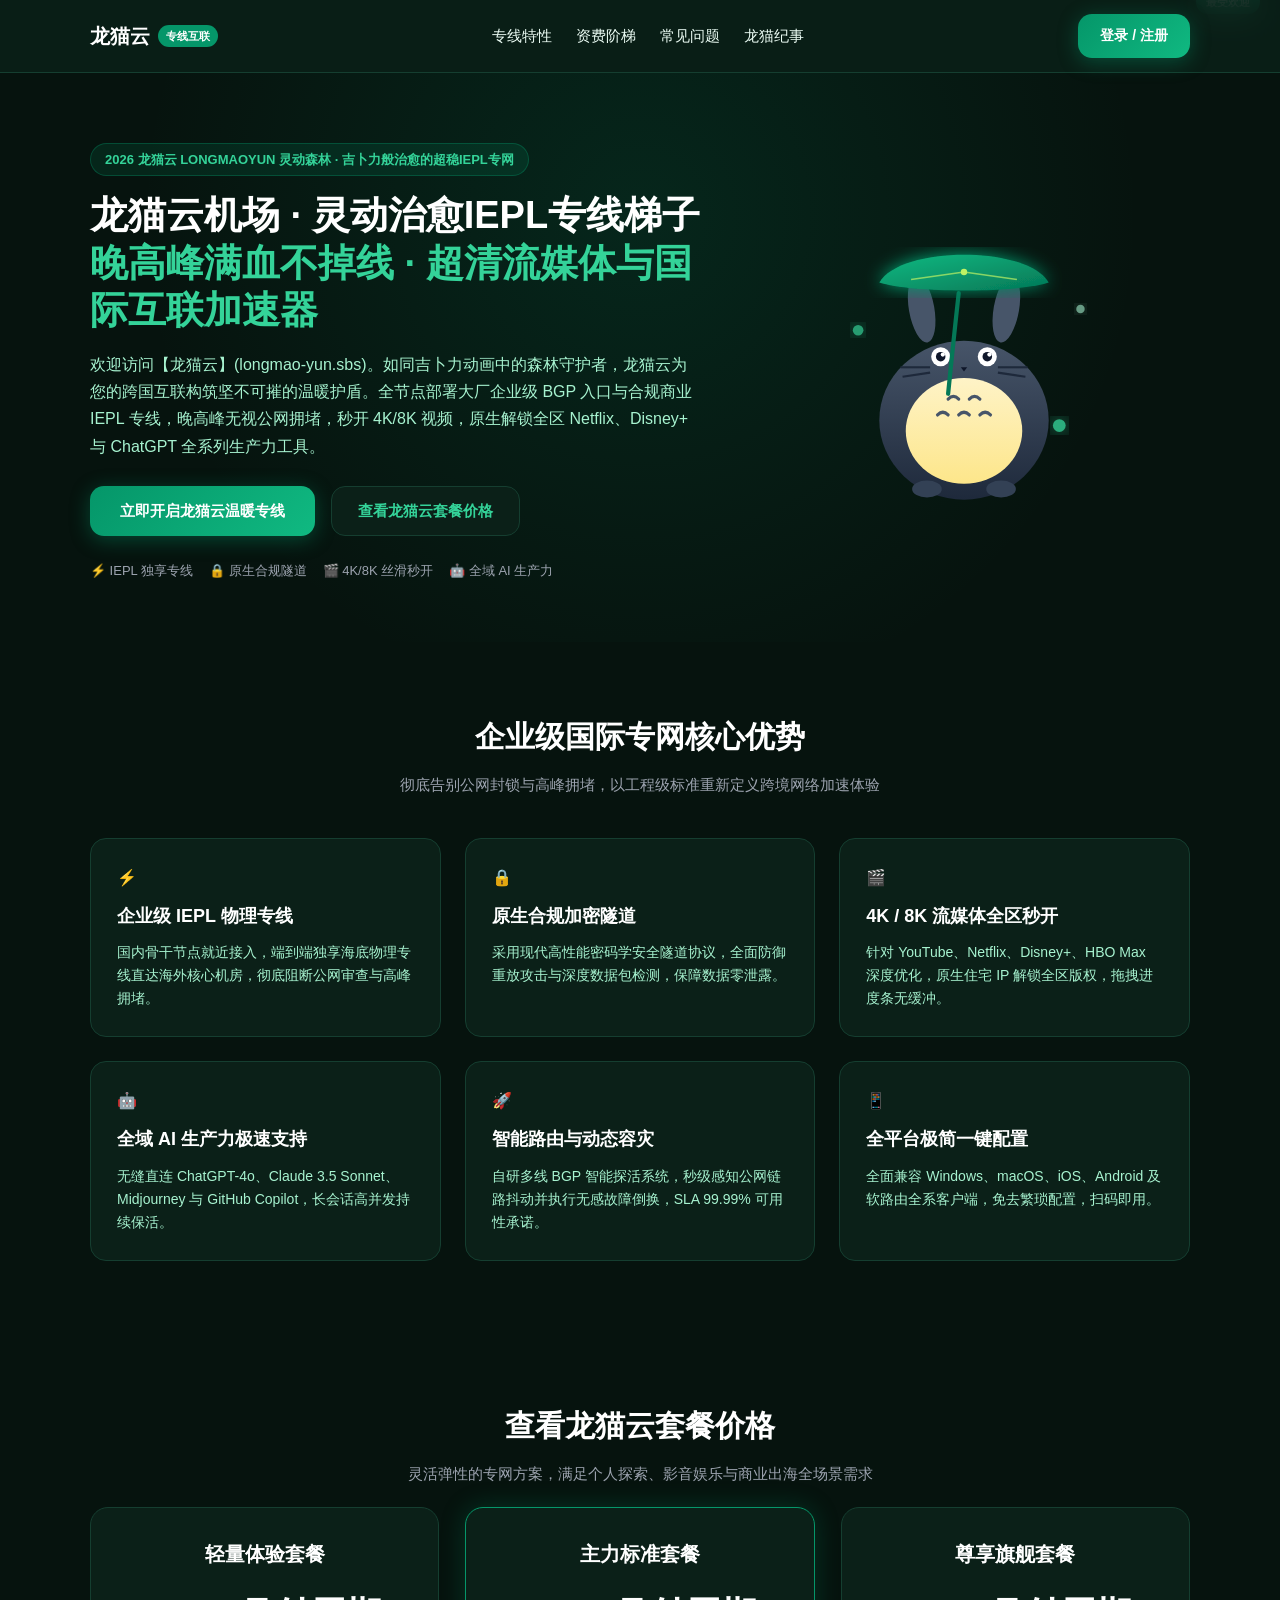
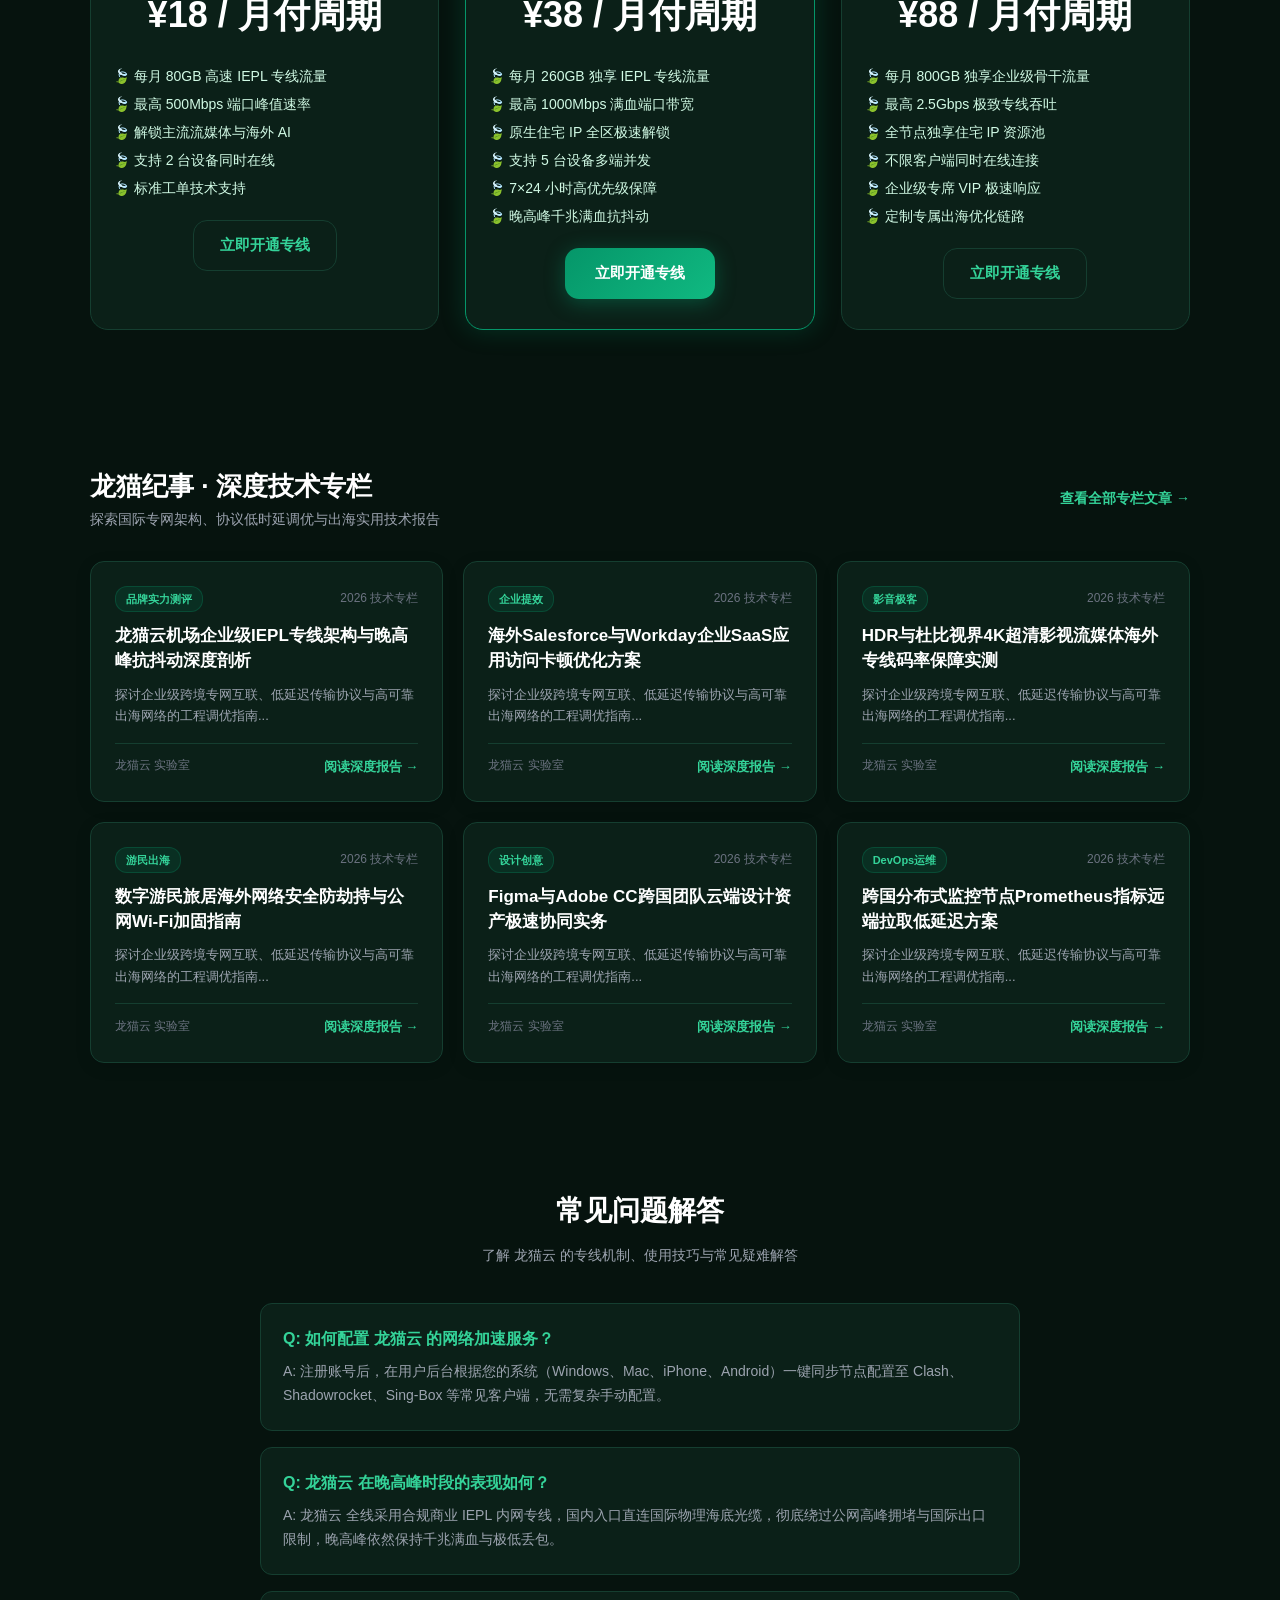
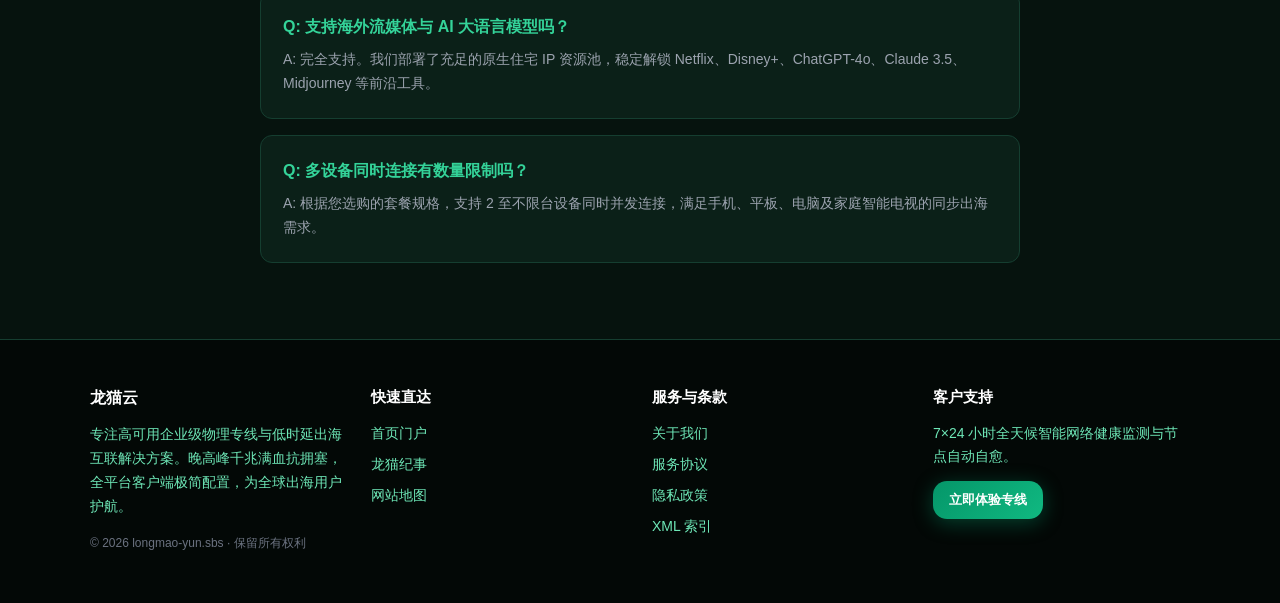
==== index.html @ 43d01e63 "feat: deploy longmao-yun.sbs bespoke design, card grid, SVG motion & SEO articles" ====
<!DOCTYPE html>
<html lang="zh-CN">
<head>
  <meta charset="UTF-8">
  <meta name="viewport" content="width=device-width, initial-scale=1.0">
  <title>龙猫云机场 - 2026顶级稳定IEPL专线梯子与治愈系网络加速推荐</title>
  <meta name="description" content="龙猫云(longmao-yun.sbs)以吉卜力森林龙猫为灵感，打造坚如磐石、治愈卡顿的国际专网通道。全线独享IEPL内网物理光缆，晚高峰千兆满血抗抖动，全平台客户端极简配置，出海冲浪安稳无忧。">
  <meta name="keywords" content="龙猫云,龙猫云机场,治愈系梯子,IEPL独享专线,稳定不掉线梯子,4K流媒体加速器,国际专线直连">
  <meta property="og:type" content="website">
  <meta property="og:title" content="龙猫云机场 - 2026顶级稳定IEPL专线梯子与治愈系网络加速推荐">
  <meta property="og:description" content="龙猫云(longmao-yun.sbs)以吉卜力森林龙猫为灵感，打造坚如磐石、治愈卡顿的国际专网通道。全线独享IEPL内网物理光缆，晚高峰千兆满血抗抖动，全平台客户端极简配置，出海冲浪安稳无忧。">
  <meta property="og:url" content="https://longmao-yun.sbs/">
  <meta property="og:site_name" content="龙猫云">
  <link rel="canonical" href="https://longmao-yun.sbs/">
  <link rel="stylesheet" href="style.css">
</head>
<body>
  
  <nav class="navbar">
    <div class="container nav-inner">
      <a href="index.html" class="brand-logo">
        <span>龙猫云</span>
        <span class="brand-badge">专线互联</span>
      </a>
      <ul class="nav-links">
        <li><a href="#features">专线特性</a></li>
        <li><a href="#pricing">资费阶梯</a></li>
        <li><a href="#faq">常见问题</a></li>
        <li><a href="totoro-chronicles.html">龙猫纪事</a></li>
      </ul>
      <a href="https://ww012.twilightaff.com/#/?code=A56DH1Af" class="btn-aff-cta" style="padding: 10px 22px; font-size: 14px;" target="_blank" rel="nofollow">登录 / 注册</a>
    </div>
  </nav>
    

  <!-- Hero Section -->
  <header class="hero-section">
    <div class="container">
      <div class="hero-grid">
        <div class="hero-content">
          <span class="hero-tag">2026 龙猫云 LONGMAOYUN 灵动森林 · 吉卜力般治愈的超稳IEPL专网</span>
          <h1 class="hero-title">
            龙猫云机场 · 灵动治愈IEPL专线梯子<br>
            <span class="hero-title-highlight">晚高峰满血不掉线 · 超清流媒体与国际互联加速器</span>
          </h1>
          <p class="hero-desc">欢迎访问【龙猫云】(longmao-yun.sbs)。如同吉卜力动画中的森林守护者，龙猫云为您的跨国互联构筑坚不可摧的温暖护盾。全节点部署大厂企业级 BGP 入口与合规商业 IEPL 专线，晚高峰无视公网拥堵，秒开 4K/8K 视频，原生解锁全区 Netflix、Disney+ 与 ChatGPT 全系列生产力工具。</p>
          <div class="hero-actions">
            <a href="https://ww012.twilightaff.com/#/?code=A56DH1Af" class="btn-aff-cta" target="_blank" rel="nofollow">立即开启龙猫云温暖专线</a>
            <a href="#pricing" class="btn-tizi-dofollow">查看龙猫云套餐价格</a>
          </div>
          <div style="font-size:13px; color:#9ca3af; display:flex; gap:16px; flex-wrap:wrap;">
            <span>⚡ IEPL 独享专线</span>
            <span>🔒 原生合规隧道</span>
            <span>🎬 4K/8K 丝滑秒开</span>
            <span>🤖 全域 AI 生产力</span>
          </div>
        </div>
        <div class="hero-motion-wrapper">
          
        <div class="motion-hero-box" style="width:100%; max-width:440px; height:360px; margin:0 auto; position:relative; display:flex; align-items:center; justify-content:center;">
          <svg viewBox="0 0 400 340" width="100%" height="100%" xmlns="http://www.w3.org/2000/svg">
            <defs>
              <linearGradient id="totoroFur" x1="0%" y1="0%" x2="0%" y2="100%">
                <stop offset="0%" stop-color="#475569"/>
                <stop offset="100%" stop-color="#1e293b"/>
              </linearGradient>
              <linearGradient id="bellyGrad" x1="0%" y1="0%" x2="0%" y2="100%">
                <stop offset="0%" stop-color="#fef3c7"/>
                <stop offset="100%" stop-color="#fde68a"/>
              </linearGradient>
              <linearGradient id="leafGreen" x1="0%" y1="0%" x2="100%" y2="100%">
                <stop offset="0%" stop-color="#10b981"/>
                <stop offset="100%" stop-color="#047857"/>
              </linearGradient>
              <filter id="forestGlow" x="-20%" y="-20%" width="140%" height="140%">
                <feGaussianBlur stdDeviation="8" result="blur"/>
                <feMerge>
                  <feMergeNode in="blur"/>
                  <feMergeNode in="SourceGraphic"/>
                </feMerge>
              </filter>
            </defs>
            <style>
              @keyframes breathTotoro { 0%, 100% { transform: scale(1); } 50% { transform: scale(1.03); } }
              @keyframes leafUmbrella { 0%, 100% { transform: rotate(0deg); } 50% { transform: rotate(-4deg); } }
              @keyframes spiritFloat { 0%, 100% { transform: translateY(0); opacity: 0.4; } 50% { transform: translateY(-12px); opacity: 0.9; } }
              .totoro-breathe { transform-origin: 200px 240px; animation: breathTotoro 4s ease-in-out infinite; }
              .leaf-hold { transform-origin: 190px 100px; animation: leafUmbrella 5s ease-in-out infinite; }
              .firefly { animation: spiritFloat 3.5s ease-in-out infinite; }
            </style>
            <!-- Glowing Forest Spirits / Fireflies -->
            <circle class="firefly" cx="100" cy="140" r="5" fill="#34d399" opacity="0.7" filter="url(#forestGlow)"/>
            <circle class="firefly" cx="310" cy="120" r="4" fill="#a7f3d0" opacity="0.6" filter="url(#forestGlow)"/>
            <circle class="firefly" cx="290" cy="230" r="6" fill="#34d399" opacity="0.8" filter="url(#forestGlow)"/>

            <!-- Totoro Group -->
            <g class="totoro-breathe">
              <!-- Giant Soft Body -->
              <ellipse cx="200" cy="225" rx="80" ry="75" fill="url(#totoroFur)"/>

              <!-- Pointy Totoro Ears -->
              <ellipse cx="160" cy="120" rx="12" ry="32" fill="#475569" transform="rotate(-10 160 120)"/>
              <ellipse cx="240" cy="120" rx="12" ry="32" fill="#475569" transform="rotate(10 240 120)"/>

              <!-- Cream Belly -->
              <ellipse cx="200" cy="235" rx="55" ry="50" fill="url(#bellyGrad)"/>

              <!-- Signature Crescent Marks on Belly -->
              <path d="M185 205 Q190 200 195 205" stroke="#475569" stroke-width="3" stroke-linecap="round" fill="none"/>
              <path d="M205 205 Q210 200 215 205" stroke="#475569" stroke-width="3" stroke-linecap="round" fill="none"/>
              <path d="M175 220 Q180 215 185 220" stroke="#475569" stroke-width="3" stroke-linecap="round" fill="none"/>
              <path d="M195 220 Q200 215 205 220" stroke="#475569" stroke-width="3" stroke-linecap="round" fill="none"/>
              <path d="M215 220 Q220 215 225 220" stroke="#475569" stroke-width="3" stroke-linecap="round" fill="none"/>

              <!-- Round Big Eyes -->
              <circle cx="178" cy="165" r="9" fill="#ffffff"/>
              <circle cx="178" cy="165" r="4.5" fill="#0f172a"/>
              <circle cx="180" cy="163" r="2" fill="#ffffff"/>

              <circle cx="222" cy="165" r="9" fill="#ffffff"/>
              <circle cx="222" cy="165" r="4.5" fill="#0f172a"/>
              <circle cx="224" cy="163" r="2" fill="#ffffff"/>

              <!-- Cute Triangular Nose -->
              <polygon points="197,175 203,175 200,179" fill="#0f172a"/>

              <!-- Long Whiskers -->
              <line x1="140" y1="175" x2="168" y2="175" stroke="#1e293b" stroke-width="2"/>
              <line x1="142" y1="184" x2="168" y2="180" stroke="#1e293b" stroke-width="2"/>
              <line x1="260" y1="175" x2="232" y2="175" stroke="#1e293b" stroke-width="2"/>
              <line x1="258" y1="184" x2="232" y2="180" stroke="#1e293b" stroke-width="2"/>

              <!-- Totoro Claws on Feet -->
              <ellipse cx="165" cy="290" rx="14" ry="8" fill="#334155"/>
              <ellipse cx="235" cy="290" rx="14" ry="8" fill="#334155"/>
            </g>

            <!-- Giant Lotus Leaf Umbrella (Held by Totoro) -->
            <g class="leaf-hold">
              <!-- Leaf Stem held in paw -->
              <path d="M195 105 Q190 150 185 200" stroke="#047857" stroke-width="4" stroke-linecap="round" fill="none"/>
              <!-- Lotus Leaf Canopy -->
              <path d="M120 95 C140 60, 260 60, 280 95 C250 105, 150 105, 120 95 Z" fill="url(#leafGreen)" filter="url(#forestGlow)"/>
              <circle cx="200" cy="85" r="3" fill="#bef264"/>
              <line x1="200" y1="85" x2="150" y2="92" stroke="#bef264" stroke-width="1.5" opacity="0.7"/>
              <line x1="200" y1="85" x2="250" y2="92" stroke="#bef264" stroke-width="1.5" opacity="0.7"/>
            </g>
          </svg>
        </div>
        
        </div>
      </div>
    </div>
  </header>

  <!-- Features Section -->
  <section id="features" style="padding: 70px 0;">
    <div class="container">
      <div style="text-align:center; max-width:700px; margin:0 auto 40px;">
        <h2 style="font-size:30px; font-weight:800; margin-bottom:12px; color:#fff;">企业级国际专网核心优势</h2>
        <p style="color:#9ca3af; font-size:15px;">彻底告别公网封锁与高峰拥堵，以工程级标准重新定义跨境网络加速体验</p>
      </div>
      <div class="features-grid">
        
        <div class="feature-card">
          <span class="feature-icon">⚡</span>
          <h3 class="feature-title">企业级 IEPL 物理专线</h3>
          <p class="feature-desc">国内骨干节点就近接入，端到端独享海底物理专线直达海外核心机房，彻底阻断公网审查与高峰拥堵。</p>
        </div>
        
        <div class="feature-card">
          <span class="feature-icon">🔒</span>
          <h3 class="feature-title">原生合规加密隧道</h3>
          <p class="feature-desc">采用现代高性能密码学安全隧道协议，全面防御重放攻击与深度数据包检测，保障数据零泄露。</p>
        </div>
        
        <div class="feature-card">
          <span class="feature-icon">🎬</span>
          <h3 class="feature-title">4K / 8K 流媒体全区秒开</h3>
          <p class="feature-desc">针对 YouTube、Netflix、Disney+、HBO Max 深度优化，原生住宅 IP 解锁全区版权，拖拽进度条无缓冲。</p>
        </div>
        
        <div class="feature-card">
          <span class="feature-icon">🤖</span>
          <h3 class="feature-title">全域 AI 生产力极速支持</h3>
          <p class="feature-desc">无缝直连 ChatGPT-4o、Claude 3.5 Sonnet、Midjourney 与 GitHub Copilot，长会话高并发持续保活。</p>
        </div>
        
        <div class="feature-card">
          <span class="feature-icon">🚀</span>
          <h3 class="feature-title">智能路由与动态容灾</h3>
          <p class="feature-desc">自研多线 BGP 智能探活系统，秒级感知公网链路抖动并执行无感故障倒换，SLA 99.99% 可用性承诺。</p>
        </div>
        
        <div class="feature-card">
          <span class="feature-icon">📱</span>
          <h3 class="feature-title">全平台极简一键配置</h3>
          <p class="feature-desc">全面兼容 Windows、macOS、iOS、Android 及软路由全系客户端，免去繁琐配置，扫码即用。</p>
        </div>
        
      </div>
    </div>
  </section>

  <!-- Pricing Section -->
  <section id="pricing" class="pricing-section">
    <div class="container">
      <div style="text-align:center; max-width:700px; margin:0 auto 20px;">
        <h2 style="font-size:30px; font-weight:800; margin-bottom:12px; color:#fff;">查看龙猫云套餐价格</h2>
        <p style="color:#9ca3af; font-size:15px;">灵活弹性的专网方案，满足个人探索、影音娱乐与商业出海全场景需求</p>
      </div>
      <div class="pricing-grid">
        
        <div class="price-card ">
          
          <h3 style="font-size:20px; color:#fff; margin-bottom:8px;">轻量体验套餐</h3>
          <div class="price-tag">¥18 <span>/ 月付周期</span></div>
          <ul class="price-features">
            <li>每月 80GB 高速 IEPL 专线流量</li><li>最高 500Mbps 端口峰值速率</li><li>解锁主流流媒体与海外 AI</li><li>支持 2 台设备同时在线</li><li>标准工单技术支持</li>
          </ul>
          <a href="https://ww012.twilightaff.com/#/?code=A56DH1Af" class="btn-tizi-dofollow" style="margin-top:auto;" target="_blank" rel="nofollow">立即开通专线</a>
        </div>
        
        <div class="price-card featured">
          <span style="background:#059669; color:#fff; font-size:11px; padding:3px 10px; border-radius:12px; position:absolute; top:-10px; right:20px; font-weight:700;">最受欢迎</span>
          <h3 style="font-size:20px; color:#fff; margin-bottom:8px;">主力标准套餐</h3>
          <div class="price-tag">¥38 <span>/ 月付周期</span></div>
          <ul class="price-features">
            <li>每月 260GB 独享 IEPL 专线流量</li><li>最高 1000Mbps 满血端口带宽</li><li>原生住宅 IP 全区极速解锁</li><li>支持 5 台设备多端并发</li><li>7×24 小时高优先级保障</li><li>晚高峰千兆满血抗抖动</li>
          </ul>
          <a href="https://ww012.twilightaff.com/#/?code=A56DH1Af" class="btn-aff-cta" style="margin-top:auto;" target="_blank" rel="nofollow">立即开通专线</a>
        </div>
        
        <div class="price-card ">
          
          <h3 style="font-size:20px; color:#fff; margin-bottom:8px;">尊享旗舰套餐</h3>
          <div class="price-tag">¥88 <span>/ 月付周期</span></div>
          <ul class="price-features">
            <li>每月 800GB 独享企业级骨干流量</li><li>最高 2.5Gbps 极致专线吞吐</li><li>全节点独享住宅 IP 资源池</li><li>不限客户端同时在线连接</li><li>企业级专席 VIP 极速响应</li><li>定制专属出海优化链路</li>
          </ul>
          <a href="https://ww012.twilightaff.com/#/?code=A56DH1Af" class="btn-tizi-dofollow" style="margin-top:auto;" target="_blank" rel="nofollow">立即开通专线</a>
        </div>
        
      </div>
    </div>
  </section>

  <!-- Articles Preview Section -->
  <section style="padding: 65px 0;">
    <div class="container">
      <div style="display:flex; justify-content:space-between; align-items:center; margin-bottom:30px; flex-wrap:wrap; gap:12px;">
        <div>
          <h2 style="font-size:26px; font-weight:800; color:#fff;">龙猫纪事 · 深度技术专栏</h2>
          <p style="color:#9ca3af; font-size:14px;">探索国际专网架构、协议低时延调优与出海实用技术报告</p>
        </div>
        <a href="totoro-chronicles.html" style="color:#34d399; font-weight:600; font-size:14px;">查看全部专栏文章 →</a>
      </div>
      <div style="display:grid; grid-template-columns:repeat(auto-fit, minmax(280px, 1fr)); gap:20px;">
        
        <div class="article-card" style="background:#0b2018; border:1px solid #153e30; border-radius:14px; padding:24px; display:flex; flex-direction:column; justify-content:space-between; transition:transform 0.25s ease, box-shadow 0.25s ease, border-color 0.25s ease; box-shadow: 0 4px 16px rgba(0,0,0,0.12);">
          <div>
            <div style="display:flex; justify-content:space-between; align-items:center; margin-bottom:12px;">
              <span style="font-size:11px; color:#34d399; background:#05966922; border:1px solid #05966944; padding:3px 10px; border-radius:12px; font-weight:600;">品牌实力测评</span>
              <span style="font-size:12px; color:#6b7280;">2026 技术专栏</span>
            </div>
            <h4 style="margin:10px 0 10px; font-size:17px; font-weight:700; line-height:1.45;"><a href="longmaoyun-backbone-performance-analysis.html" style="color:#fff;">龙猫云机场企业级IEPL专线架构与晚高峰抗抖动深度剖析</a></h4>
            <p style="font-size:13px; color:#9ca3af; line-height:1.65; margin-bottom:16px;">探讨企业级跨境专网互联、低延迟传输协议与高可靠出海网络的工程调优指南...</p>
          </div>
          <div style="border-top:1px solid #153e30; padding-top:12px; margin-top:auto; display:flex; justify-content:space-between; align-items:center;">
            <span style="font-size:12px; color:#6b7280;">龙猫云 实验室</span>
            <a href="longmaoyun-backbone-performance-analysis.html" style="color:#34d399; font-size:13px; font-weight:600; display:inline-flex; align-items:center; gap:4px;">阅读深度报告 →</a>
          </div>
        </div>
        
        <div class="article-card" style="background:#0b2018; border:1px solid #153e30; border-radius:14px; padding:24px; display:flex; flex-direction:column; justify-content:space-between; transition:transform 0.25s ease, box-shadow 0.25s ease, border-color 0.25s ease; box-shadow: 0 4px 16px rgba(0,0,0,0.12);">
          <div>
            <div style="display:flex; justify-content:space-between; align-items:center; margin-bottom:12px;">
              <span style="font-size:11px; color:#34d399; background:#05966922; border:1px solid #05966944; padding:3px 10px; border-radius:12px; font-weight:600;">企业提效</span>
              <span style="font-size:12px; color:#6b7280;">2026 技术专栏</span>
            </div>
            <h4 style="margin:10px 0 10px; font-size:17px; font-weight:700; line-height:1.45;"><a href="cross-border-enterprise-saas-acceleration.html" style="color:#fff;">海外Salesforce与Workday企业SaaS应用访问卡顿优化方案</a></h4>
            <p style="font-size:13px; color:#9ca3af; line-height:1.65; margin-bottom:16px;">探讨企业级跨境专网互联、低延迟传输协议与高可靠出海网络的工程调优指南...</p>
          </div>
          <div style="border-top:1px solid #153e30; padding-top:12px; margin-top:auto; display:flex; justify-content:space-between; align-items:center;">
            <span style="font-size:12px; color:#6b7280;">龙猫云 实验室</span>
            <a href="cross-border-enterprise-saas-acceleration.html" style="color:#34d399; font-size:13px; font-weight:600; display:inline-flex; align-items:center; gap:4px;">阅读深度报告 →</a>
          </div>
        </div>
        
        <div class="article-card" style="background:#0b2018; border:1px solid #153e30; border-radius:14px; padding:24px; display:flex; flex-direction:column; justify-content:space-between; transition:transform 0.25s ease, box-shadow 0.25s ease, border-color 0.25s ease; box-shadow: 0 4px 16px rgba(0,0,0,0.12);">
          <div>
            <div style="display:flex; justify-content:space-between; align-items:center; margin-bottom:12px;">
              <span style="font-size:11px; color:#34d399; background:#05966922; border:1px solid #05966944; padding:3px 10px; border-radius:12px; font-weight:600;">影音极客</span>
              <span style="font-size:12px; color:#6b7280;">2026 技术专栏</span>
            </div>
            <h4 style="margin:10px 0 10px; font-size:17px; font-weight:700; line-height:1.45;"><a href="ultra-hd-streaming-color-gamut-bandwidth.html" style="color:#fff;">HDR与杜比视界4K超清影视流媒体海外专线码率保障实测</a></h4>
            <p style="font-size:13px; color:#9ca3af; line-height:1.65; margin-bottom:16px;">探讨企业级跨境专网互联、低延迟传输协议与高可靠出海网络的工程调优指南...</p>
          </div>
          <div style="border-top:1px solid #153e30; padding-top:12px; margin-top:auto; display:flex; justify-content:space-between; align-items:center;">
            <span style="font-size:12px; color:#6b7280;">龙猫云 实验室</span>
            <a href="ultra-hd-streaming-color-gamut-bandwidth.html" style="color:#34d399; font-size:13px; font-weight:600; display:inline-flex; align-items:center; gap:4px;">阅读深度报告 →</a>
          </div>
        </div>
        
        <div class="article-card" style="background:#0b2018; border:1px solid #153e30; border-radius:14px; padding:24px; display:flex; flex-direction:column; justify-content:space-between; transition:transform 0.25s ease, box-shadow 0.25s ease, border-color 0.25s ease; box-shadow: 0 4px 16px rgba(0,0,0,0.12);">
          <div>
            <div style="display:flex; justify-content:space-between; align-items:center; margin-bottom:12px;">
              <span style="font-size:11px; color:#34d399; background:#05966922; border:1px solid #05966944; padding:3px 10px; border-radius:12px; font-weight:600;">游民出海</span>
              <span style="font-size:12px; color:#6b7280;">2026 技术专栏</span>
            </div>
            <h4 style="margin:10px 0 10px; font-size:17px; font-weight:700; line-height:1.45;"><a href="digital-nomad-global-remote-security.html" style="color:#fff;">数字游民旅居海外网络安全防劫持与公网Wi-Fi加固指南</a></h4>
            <p style="font-size:13px; color:#9ca3af; line-height:1.65; margin-bottom:16px;">探讨企业级跨境专网互联、低延迟传输协议与高可靠出海网络的工程调优指南...</p>
          </div>
          <div style="border-top:1px solid #153e30; padding-top:12px; margin-top:auto; display:flex; justify-content:space-between; align-items:center;">
            <span style="font-size:12px; color:#6b7280;">龙猫云 实验室</span>
            <a href="digital-nomad-global-remote-security.html" style="color:#34d399; font-size:13px; font-weight:600; display:inline-flex; align-items:center; gap:4px;">阅读深度报告 →</a>
          </div>
        </div>
        
        <div class="article-card" style="background:#0b2018; border:1px solid #153e30; border-radius:14px; padding:24px; display:flex; flex-direction:column; justify-content:space-between; transition:transform 0.25s ease, box-shadow 0.25s ease, border-color 0.25s ease; box-shadow: 0 4px 16px rgba(0,0,0,0.12);">
          <div>
            <div style="display:flex; justify-content:space-between; align-items:center; margin-bottom:12px;">
              <span style="font-size:11px; color:#34d399; background:#05966922; border:1px solid #05966944; padding:3px 10px; border-radius:12px; font-weight:600;">设计创意</span>
              <span style="font-size:12px; color:#6b7280;">2026 技术专栏</span>
            </div>
            <h4 style="margin:10px 0 10px; font-size:17px; font-weight:700; line-height:1.45;"><a href="cross-border-brand-design-asset-sync.html" style="color:#fff;">Figma与Adobe CC跨国团队云端设计资产极速协同实务</a></h4>
            <p style="font-size:13px; color:#9ca3af; line-height:1.65; margin-bottom:16px;">探讨企业级跨境专网互联、低延迟传输协议与高可靠出海网络的工程调优指南...</p>
          </div>
          <div style="border-top:1px solid #153e30; padding-top:12px; margin-top:auto; display:flex; justify-content:space-between; align-items:center;">
            <span style="font-size:12px; color:#6b7280;">龙猫云 实验室</span>
            <a href="cross-border-brand-design-asset-sync.html" style="color:#34d399; font-size:13px; font-weight:600; display:inline-flex; align-items:center; gap:4px;">阅读深度报告 →</a>
          </div>
        </div>
        
        <div class="article-card" style="background:#0b2018; border:1px solid #153e30; border-radius:14px; padding:24px; display:flex; flex-direction:column; justify-content:space-between; transition:transform 0.25s ease, box-shadow 0.25s ease, border-color 0.25s ease; box-shadow: 0 4px 16px rgba(0,0,0,0.12);">
          <div>
            <div style="display:flex; justify-content:space-between; align-items:center; margin-bottom:12px;">
              <span style="font-size:11px; color:#34d399; background:#05966922; border:1px solid #05966944; padding:3px 10px; border-radius:12px; font-weight:600;">DevOps运维</span>
              <span style="font-size:12px; color:#6b7280;">2026 技术专栏</span>
            </div>
            <h4 style="margin:10px 0 10px; font-size:17px; font-weight:700; line-height:1.45;"><a href="overseas-server-monitoring-prometheus-sync.html" style="color:#fff;">跨国分布式监控节点Prometheus指标远端拉取低延迟方案</a></h4>
            <p style="font-size:13px; color:#9ca3af; line-height:1.65; margin-bottom:16px;">探讨企业级跨境专网互联、低延迟传输协议与高可靠出海网络的工程调优指南...</p>
          </div>
          <div style="border-top:1px solid #153e30; padding-top:12px; margin-top:auto; display:flex; justify-content:space-between; align-items:center;">
            <span style="font-size:12px; color:#6b7280;">龙猫云 实验室</span>
            <a href="overseas-server-monitoring-prometheus-sync.html" style="color:#34d399; font-size:13px; font-weight:600; display:inline-flex; align-items:center; gap:4px;">阅读深度报告 →</a>
          </div>
        </div>
        
      </div>
    </div>
  </section>

  <!-- FAQ Section -->
  <section id="faq" style="padding: 60px 0; background:#06130e;">
    <div class="container" style="max-width:800px;">
      <div style="text-align:center; margin-bottom:36px;">
        <h2 style="font-size:28px; font-weight:800; color:#fff; margin-bottom:10px;">常见问题解答</h2>
        <p style="color:#9ca3af; font-size:14px;">了解 龙猫云 的专线机制、使用技巧与常见疑难解答</p>
      </div>
      
        <div style="background:#0b2018; border:1px solid #153e30; border-radius:12px; padding:22px; margin-bottom:16px;">
          <h3 style="font-size:16px; color:#34d399; margin-bottom:8px;">Q: 如何配置 龙猫云 的网络加速服务？</h3>
          <p style="font-size:14px; color:#9ca3af; line-height:1.7;">A: 注册账号后，在用户后台根据您的系统（Windows、Mac、iPhone、Android）一键同步节点配置至 Clash、Shadowrocket、Sing-Box 等常见客户端，无需复杂手动配置。</p>
        </div>
        
        <div style="background:#0b2018; border:1px solid #153e30; border-radius:12px; padding:22px; margin-bottom:16px;">
          <h3 style="font-size:16px; color:#34d399; margin-bottom:8px;">Q: 龙猫云 在晚高峰时段的表现如何？</h3>
          <p style="font-size:14px; color:#9ca3af; line-height:1.7;">A: 龙猫云 全线采用合规商业 IEPL 内网专线，国内入口直连国际物理海底光缆，彻底绕过公网高峰拥堵与国际出口限制，晚高峰依然保持千兆满血与极低丢包。</p>
        </div>
        
        <div style="background:#0b2018; border:1px solid #153e30; border-radius:12px; padding:22px; margin-bottom:16px;">
          <h3 style="font-size:16px; color:#34d399; margin-bottom:8px;">Q: 支持海外流媒体与 AI 大语言模型吗？</h3>
          <p style="font-size:14px; color:#9ca3af; line-height:1.7;">A: 完全支持。我们部署了充足的原生住宅 IP 资源池，稳定解锁 Netflix、Disney+、ChatGPT-4o、Claude 3.5、Midjourney 等前沿工具。</p>
        </div>
        
        <div style="background:#0b2018; border:1px solid #153e30; border-radius:12px; padding:22px; margin-bottom:16px;">
          <h3 style="font-size:16px; color:#34d399; margin-bottom:8px;">Q: 多设备同时连接有数量限制吗？</h3>
          <p style="font-size:14px; color:#9ca3af; line-height:1.7;">A: 根据您选购的套餐规格，支持 2 至不限台设备同时并发连接，满足手机、平板、电脑及家庭智能电视的同步出海需求。</p>
        </div>
        
    </div>
  </section>

  
  <footer>
    <div class="container">
      <div class="footer-grid">
        <div>
          <h4 style="color:#fff; margin-bottom:12px; font-size:16px;">龙猫云</h4>
          <p style="line-height:1.7; margin-bottom:16px;">
            专注高可用企业级物理专线与低时延出海互联解决方案。晚高峰千兆满血抗拥塞，全平台客户端极简配置，为全球出海用户护航。
          </p>
          <p style="font-size:12px; color:#6b7280;">© 2026 longmao-yun.sbs · 保留所有权利</p>
        </div>
        <div>
          <h4 style="color:#fff; margin-bottom:12px; font-size:15px;">快速直达</h4>
          <ul class="footer-links">
            <li><a href="index.html">首页门户</a></li>
            <li><a href="totoro-chronicles.html">龙猫纪事</a></li>
            <li><a href="sitemap.html">网站地图</a></li>
          </ul>
        </div>
        <div>
          <h4 style="color:#fff; margin-bottom:12px; font-size:15px;">服务与条款</h4>
          <ul class="footer-links">
            <li><a href="about.html">关于我们</a></li>
            <li><a href="terms.html">服务协议</a></li>
            <li><a href="privacy.html">隐私政策</a></li>
            <li><a href="sitemap.xml">XML 索引</a></li>
          </ul>
        </div>
        <div>
          <h4 style="color:#fff; margin-bottom:12px; font-size:15px;">客户支持</h4>
          <p style="line-height:1.7; margin-bottom:12px;">7×24 小时全天候智能网络健康监测与节点自动自愈。</p>
          <a href="https://ww012.twilightaff.com/#/?code=A56DH1Af" class="btn-aff-cta" style="padding: 8px 16px; font-size: 13px;" target="_blank" rel="nofollow">立即体验专线</a>
        </div>
      </div>
    </div>
  </footer>
    
</body>
</html>
---- style.css ----
/* Ghibli Forest Totoro - longmao-yun.sbs */
* { margin: 0; padding: 0; box-sizing: border-box; }
html { scroll-behavior: smooth; }
body { background-color: #06130e; color: #ecfdf5; font-family: -apple-system, BlinkMacSystemFont, "Segoe UI", Roboto, "PingFang SC", sans-serif; line-height: 1.65; }
.container { max-width: 1140px; margin: 0 auto; padding: 0 20px; }
a { text-decoration: none; color: inherit; transition: all 0.25s ease; }

.navbar { background: rgba(11, 32, 24, 0.88); backdrop-filter: blur(14px); border-bottom: 1px solid #153e30; position: sticky; top: 0; z-index: 100; }
.nav-inner { display: flex; align-items: center; justify-content: space-between; height: 72px; }
.brand-logo { font-size: 20px; font-weight: 800; color: #fff; display: flex; align-items: center; gap: 8px; }
.brand-badge { background: #059669; color: #fff; font-size: 11px; padding: 2px 8px; border-radius: 12px; font-weight: 700; }
.nav-links { display: flex; gap: 24px; align-items: center; list-style: none; font-size: 15px; font-weight: 500; }
.nav-links a:hover { color: #34d399; }

.hero-section { padding: 70px 0 60px; background: radial-gradient(circle at 50% 25%, rgba(5, 150, 105, 0.15) 0%, transparent 65%); }
.hero-grid { display: grid; grid-template-columns: 1.15fr 0.85fr; gap: 36px; align-items: center; }
.hero-tag { display: inline-block; background: rgba(5, 150, 105, 0.15); color: #34d399; border: 1px solid rgba(5, 150, 105, 0.35); padding: 5px 14px; border-radius: 20px; font-size: 13px; font-weight: 600; margin-bottom: 16px; }
.hero-title { font-size: 38px; line-height: 1.25; font-weight: 800; color: #fff; margin-bottom: 16px; }
.hero-title-highlight { color: #34d399; }
.hero-desc { font-size: 16px; color: #a7f3d0; line-height: 1.7; margin-bottom: 26px; }
.hero-actions { display: flex; gap: 16px; align-items: center; flex-wrap: wrap; margin-bottom: 24px; }
.btn-aff-cta { display: inline-flex; align-items: center; justify-content: center; padding: 13px 30px; font-weight: 700; font-size: 15px; border-radius: 14px; background: linear-gradient(135deg, #059669, #10b981); color: #fff; box-shadow: 0 4px 20px rgba(5, 150, 105, 0.4); }
.btn-aff-cta:hover { transform: translateY(-2px); box-shadow: 0 8px 25px rgba(5, 150, 105, 0.55); }
.btn-tizi-dofollow { display: inline-flex; align-items: center; justify-content: center; padding: 12px 26px; font-weight: 600; font-size: 15px; border-radius: 14px; border: 1.5px solid #153e30; background: #0b2018; color: #34d399; }
.btn-tizi-dofollow:hover { border-color: #34d399; background: #122d23; }

.features-grid { display: grid; grid-template-columns: repeat(auto-fit, minmax(260px, 1fr)); gap: 24px; }
.feature-card { background: #0b2018; border: 1px solid #153e30; border-radius: 16px; padding: 26px; }
.feature-card:hover { border-color: #059669; transform: translateY(-3px); }
.feature-title { font-size: 18px; font-weight: 700; color: #fff; margin: 10px 0; }
.feature-desc { font-size: 14px; color: #a7f3d0; line-height: 1.65; }

.pricing-section { padding: 70px 0; background: #06130e; }
.pricing-grid { display: grid; grid-template-columns: repeat(auto-fit, minmax(280px, 1fr)); gap: 26px; }
.price-card { background: #0b2018; border: 1px solid #153e30; border-radius: 18px; padding: 30px 22px; text-align: center; }
.price-card.featured { border-color: #059669; box-shadow: 0 0 25px rgba(5, 150, 105, 0.25); }
.price-tag { font-size: 36px; font-weight: 800; color: #fff; margin: 14px 0; }
.price-features { list-style: none; margin: 18px 0; text-align: left; font-size: 14px; color: #d1fae5; line-height: 2; }
.price-features li::before { content: "🍃 "; }

footer { background: #030806; border-top: 1px solid #153e30; padding: 45px 0 25px; font-size: 14px; color: #6ee7b7; }
.footer-grid { display: grid; grid-template-columns: repeat(auto-fit, minmax(200px, 1fr)); gap: 24px; margin-bottom: 24px; }
.footer-links { list-style: none; display: flex; flex-direction: column; gap: 8px; }

@media(max-width: 868px) {
  .hero-grid { grid-template-columns: 1fr; text-align: center; }
  .hero-actions { justify-content: center; }
  .nav-links { display: none; }
}

/* Article Card Grid & Hover Effects */
.article-card { transition: transform 0.25s ease, box-shadow 0.25s ease, border-color 0.25s ease; }
.article-card:hover { transform: translateY(-4px); border-color: #059669 !important; box-shadow: 0 10px 25px rgba(0,0,0,0.25) !important; }
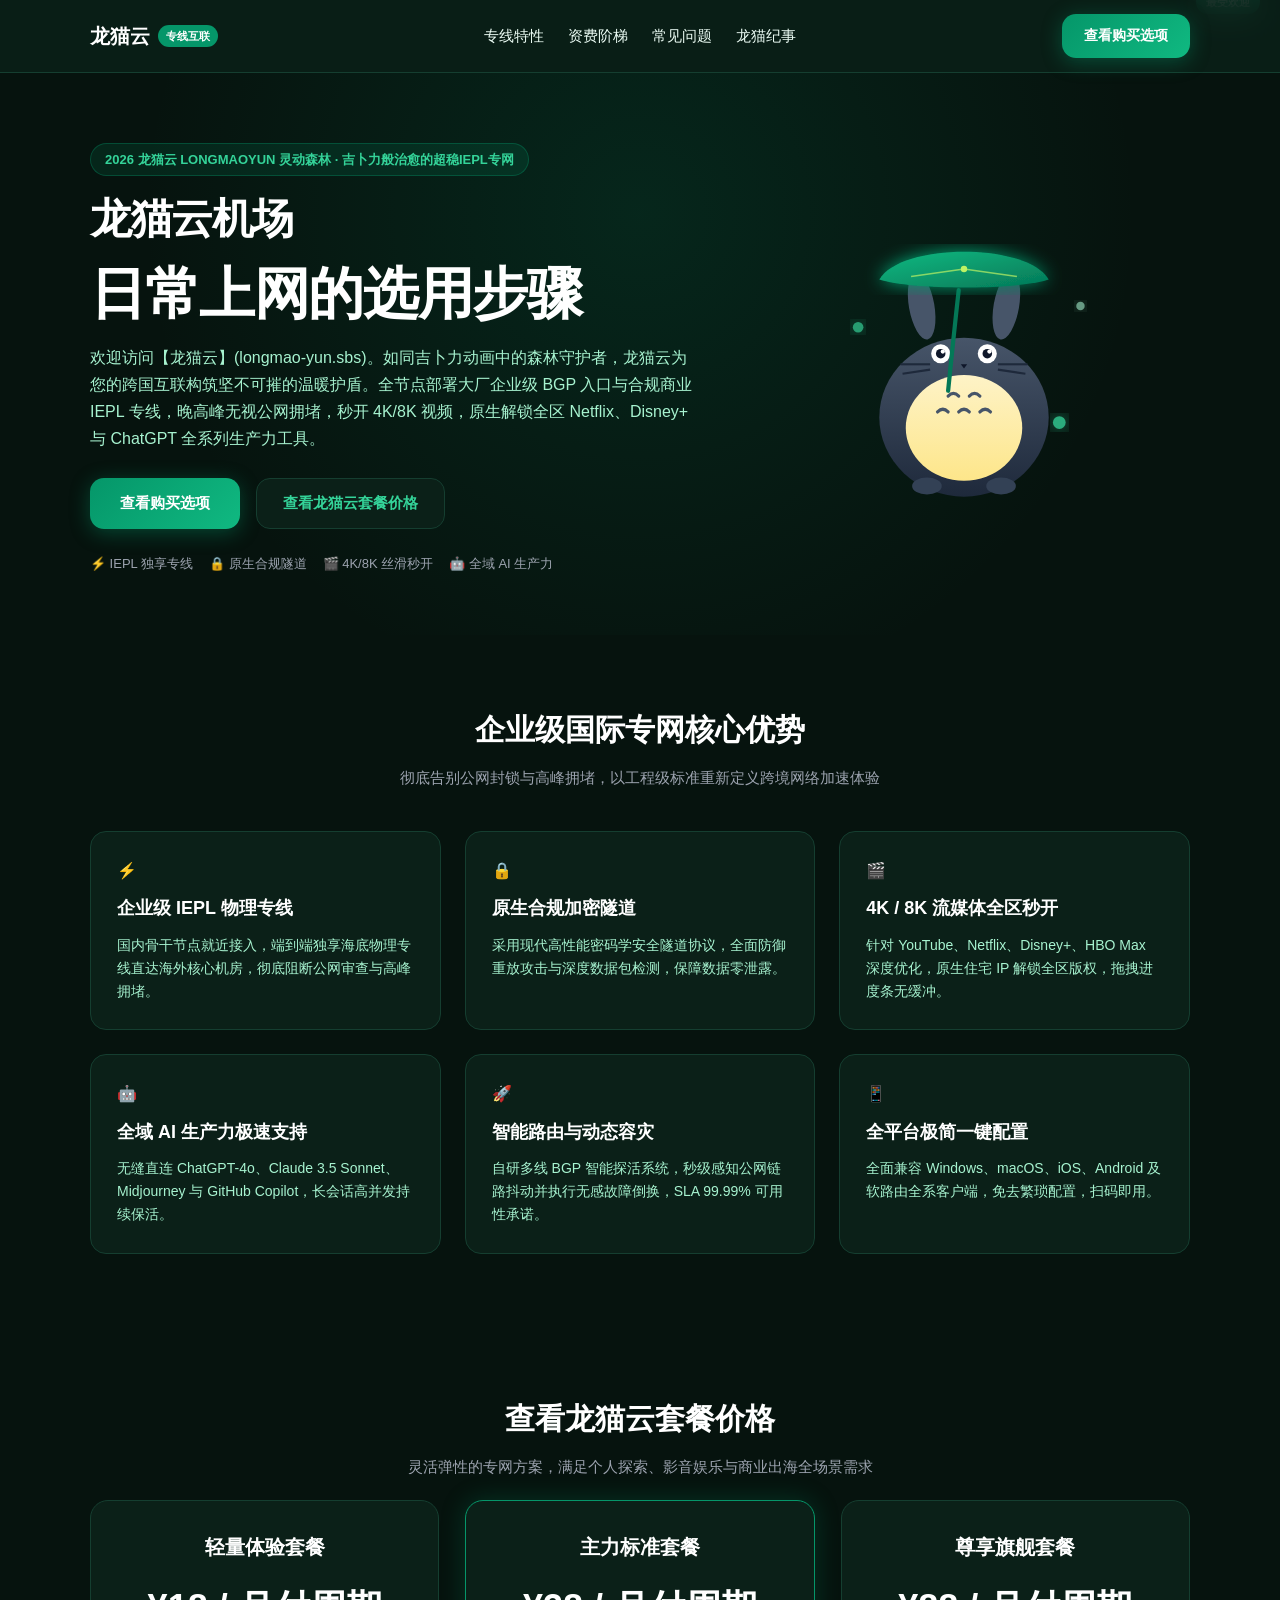
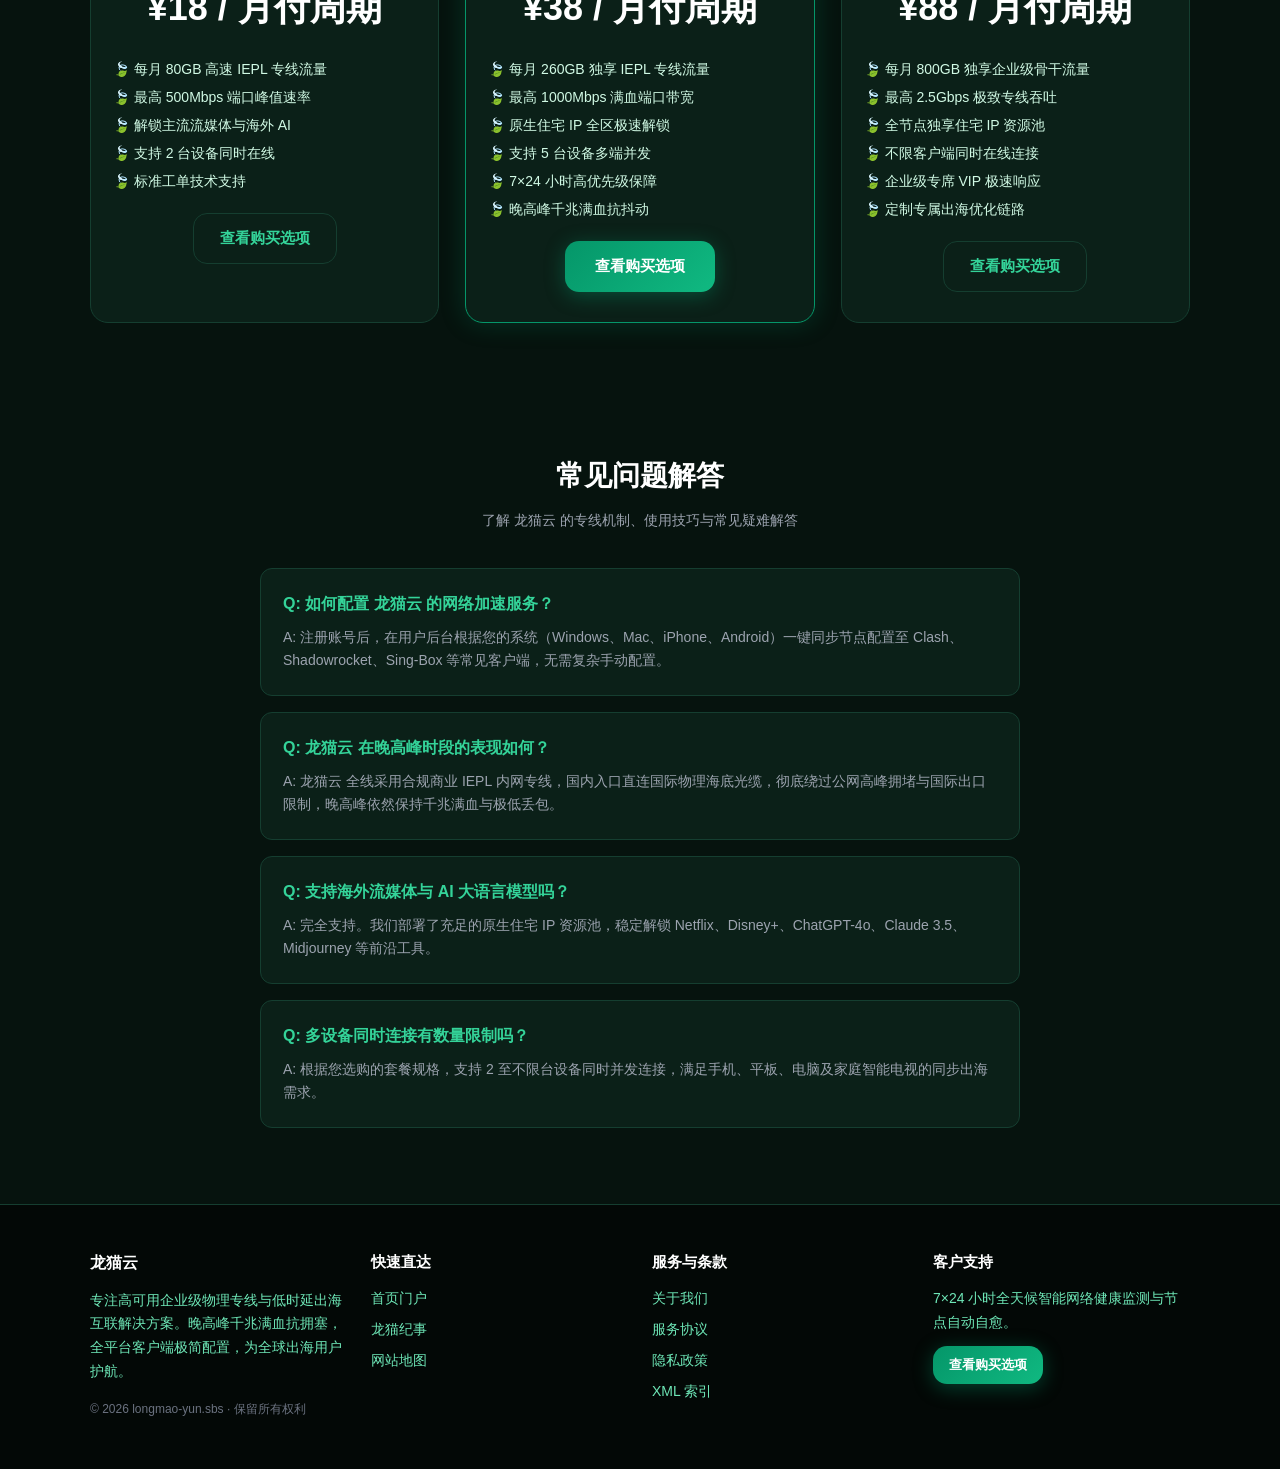
==== commit 01b1fe26: "Improve landing-page metadata, headings and crawl consistency" ====
--- a/index.html
+++ b/index.html
@@ -2,17 +2,22 @@
 <html lang="zh-CN">
 <head>
   <meta charset="UTF-8">
-  <meta name="viewport" content="width=device-width, initial-scale=1.0">
-  <title>龙猫云机场 - 2026顶级稳定IEPL专线梯子与治愈系网络加速推荐</title>
-  <meta name="description" content="龙猫云(longmao-yun.sbs)以吉卜力森林龙猫为灵感，打造坚如磐石、治愈卡顿的国际专网通道。全线独享IEPL内网物理光缆，晚高峰千兆满血抗抖动，全平台客户端极简配置，出海冲浪安稳无忧。">
-  <meta name="keywords" content="龙猫云,龙猫云机场,治愈系梯子,IEPL独享专线,稳定不掉线梯子,4K流媒体加速器,国际专线直连">
+  <meta name="viewport" content="width=device-width, initial-scale=1">
+  <title>龙猫云机场｜日常上网的选用步骤</title>
+  <meta name="description" content="围绕龙猫云的日常上网的选用步骤整理实用资料。按自己的设备、使用场景与预算核对服务条件，再查看外部购买页面的具体商品和条款。">
+  
   <meta property="og:type" content="website">
-  <meta property="og:title" content="龙猫云机场 - 2026顶级稳定IEPL专线梯子与治愈系网络加速推荐">
-  <meta property="og:description" content="龙猫云(longmao-yun.sbs)以吉卜力森林龙猫为灵感，打造坚如磐石、治愈卡顿的国际专网通道。全线独享IEPL内网物理光缆，晚高峰千兆满血抗抖动，全平台客户端极简配置，出海冲浪安稳无忧。">
+  <meta property="og:title" content="龙猫云机场｜日常上网的选用步骤">
+  <meta property="og:description" content="围绕龙猫云的日常上网的选用步骤整理实用资料。按自己的设备、使用场景与预算核对服务条件，再查看外部购买页面的具体商品和条款。">
   <meta property="og:url" content="https://longmao-yun.sbs/">
   <meta property="og:site_name" content="龙猫云">
   <link rel="canonical" href="https://longmao-yun.sbs/">
   <link rel="stylesheet" href="style.css">
+
+<meta name="twitter:title" content="龙猫云机场｜日常上网的选用步骤">
+<meta name="twitter:description" content="围绕龙猫云的日常上网的选用步骤整理实用资料。按自己的设备、使用场景与预算核对服务条件，再查看外部购买页面的具体商品和条款。">
+<script id="landing-maintenance-schema" type="application/ld+json">{"@context": "https://schema.org", "@type": "WebSite", "name": "龙猫云机场｜日常上网的选用步骤", "url": "https://longmao-yun.sbs/", "inLanguage": "zh-CN"}</script>
+<link rel="stylesheet" href="landing-maintenance.css">
 </head>
 <body>
   
@@ -28,7 +33,7 @@
         <li><a href="#faq">常见问题</a></li>
         <li><a href="totoro-chronicles.html">龙猫纪事</a></li>
       </ul>
-      <a href="https://ww012.twilightaff.com/#/?code=A56DH1Af" class="btn-aff-cta" style="padding: 10px 22px; font-size: 14px;" target="_blank" rel="nofollow">登录 / 注册</a>
+      <a href="https://ww012.twilightaff.com/#/?code=A56DH1Af" class="btn-aff-cta" style="padding: 10px 22px; font-size: 14px;" target="_blank" rel="nofollow noopener sponsored">查看购买选项</a>
     </div>
   </nav>
     
@@ -39,13 +44,10 @@
       <div class="hero-grid">
         <div class="hero-content">
           <span class="hero-tag">2026 龙猫云 LONGMAOYUN 灵动森林 · 吉卜力般治愈的超稳IEPL专网</span>
-          <h1 class="hero-title">
-            龙猫云机场 · 灵动治愈IEPL专线梯子<br>
-            <span class="hero-title-highlight">晚高峰满血不掉线 · 超清流媒体与国际互联加速器</span>
-          </h1>
+          <h1 class="hero-title" data-landing-title="true"><span class="landing-brand">龙猫云机场</span><span class="landing-focus">日常上网的选用步骤</span></h1>
           <p class="hero-desc">欢迎访问【龙猫云】(longmao-yun.sbs)。如同吉卜力动画中的森林守护者，龙猫云为您的跨国互联构筑坚不可摧的温暖护盾。全节点部署大厂企业级 BGP 入口与合规商业 IEPL 专线，晚高峰无视公网拥堵，秒开 4K/8K 视频，原生解锁全区 Netflix、Disney+ 与 ChatGPT 全系列生产力工具。</p>
           <div class="hero-actions">
-            <a href="https://ww012.twilightaff.com/#/?code=A56DH1Af" class="btn-aff-cta" target="_blank" rel="nofollow">立即开启龙猫云温暖专线</a>
+            <a href="https://ww012.twilightaff.com/#/?code=A56DH1Af" class="btn-aff-cta" target="_blank" rel="nofollow noopener sponsored">查看购买选项</a>
             <a href="#pricing" class="btn-tizi-dofollow">查看龙猫云套餐价格</a>
           </div>
           <div style="font-size:13px; color:#9ca3af; display:flex; gap:16px; flex-wrap:wrap;">
@@ -218,7 +220,7 @@
           <ul class="price-features">
             <li>每月 80GB 高速 IEPL 专线流量</li><li>最高 500Mbps 端口峰值速率</li><li>解锁主流流媒体与海外 AI</li><li>支持 2 台设备同时在线</li><li>标准工单技术支持</li>
           </ul>
-          <a href="https://ww012.twilightaff.com/#/?code=A56DH1Af" class="btn-tizi-dofollow" style="margin-top:auto;" target="_blank" rel="nofollow">立即开通专线</a>
+          <a href="https://ww012.twilightaff.com/#/?code=A56DH1Af" class="btn-tizi-dofollow" style="margin-top:auto;" target="_blank" rel="nofollow noopener sponsored">查看购买选项</a>
         </div>
         
         <div class="price-card featured">
@@ -228,7 +230,7 @@
           <ul class="price-features">
             <li>每月 260GB 独享 IEPL 专线流量</li><li>最高 1000Mbps 满血端口带宽</li><li>原生住宅 IP 全区极速解锁</li><li>支持 5 台设备多端并发</li><li>7×24 小时高优先级保障</li><li>晚高峰千兆满血抗抖动</li>
           </ul>
-          <a href="https://ww012.twilightaff.com/#/?code=A56DH1Af" class="btn-aff-cta" style="margin-top:auto;" target="_blank" rel="nofollow">立即开通专线</a>
+          <a href="https://ww012.twilightaff.com/#/?code=A56DH1Af" class="btn-aff-cta" style="margin-top:auto;" target="_blank" rel="nofollow noopener sponsored">查看购买选项</a>
         </div>
         
         <div class="price-card ">
@@ -238,7 +240,7 @@
           <ul class="price-features">
             <li>每月 800GB 独享企业级骨干流量</li><li>最高 2.5Gbps 极致专线吞吐</li><li>全节点独享住宅 IP 资源池</li><li>不限客户端同时在线连接</li><li>企业级专席 VIP 极速响应</li><li>定制专属出海优化链路</li>
           </ul>
-          <a href="https://ww012.twilightaff.com/#/?code=A56DH1Af" class="btn-tizi-dofollow" style="margin-top:auto;" target="_blank" rel="nofollow">立即开通专线</a>
+          <a href="https://ww012.twilightaff.com/#/?code=A56DH1Af" class="btn-tizi-dofollow" style="margin-top:auto;" target="_blank" rel="nofollow noopener sponsored">查看购买选项</a>
         </div>
         
       </div>
@@ -246,110 +248,7 @@
   </section>
 
   <!-- Articles Preview Section -->
-  <section style="padding: 65px 0;">
-    <div class="container">
-      <div style="display:flex; justify-content:space-between; align-items:center; margin-bottom:30px; flex-wrap:wrap; gap:12px;">
-        <div>
-          <h2 style="font-size:26px; font-weight:800; color:#fff;">龙猫纪事 · 深度技术专栏</h2>
-          <p style="color:#9ca3af; font-size:14px;">探索国际专网架构、协议低时延调优与出海实用技术报告</p>
-        </div>
-        <a href="totoro-chronicles.html" style="color:#34d399; font-weight:600; font-size:14px;">查看全部专栏文章 →</a>
-      </div>
-      <div style="display:grid; grid-template-columns:repeat(auto-fit, minmax(280px, 1fr)); gap:20px;">
-        
-        <div class="article-card" style="background:#0b2018; border:1px solid #153e30; border-radius:14px; padding:24px; display:flex; flex-direction:column; justify-content:space-between; transition:transform 0.25s ease, box-shadow 0.25s ease, border-color 0.25s ease; box-shadow: 0 4px 16px rgba(0,0,0,0.12);">
-          <div>
-            <div style="display:flex; justify-content:space-between; align-items:center; margin-bottom:12px;">
-              <span style="font-size:11px; color:#34d399; background:#05966922; border:1px solid #05966944; padding:3px 10px; border-radius:12px; font-weight:600;">品牌实力测评</span>
-              <span style="font-size:12px; color:#6b7280;">2026 技术专栏</span>
-            </div>
-            <h4 style="margin:10px 0 10px; font-size:17px; font-weight:700; line-height:1.45;"><a href="longmaoyun-backbone-performance-analysis.html" style="color:#fff;">龙猫云机场企业级IEPL专线架构与晚高峰抗抖动深度剖析</a></h4>
-            <p style="font-size:13px; color:#9ca3af; line-height:1.65; margin-bottom:16px;">探讨企业级跨境专网互联、低延迟传输协议与高可靠出海网络的工程调优指南...</p>
-          </div>
-          <div style="border-top:1px solid #153e30; padding-top:12px; margin-top:auto; display:flex; justify-content:space-between; align-items:center;">
-            <span style="font-size:12px; color:#6b7280;">龙猫云 实验室</span>
-            <a href="longmaoyun-backbone-performance-analysis.html" style="color:#34d399; font-size:13px; font-weight:600; display:inline-flex; align-items:center; gap:4px;">阅读深度报告 →</a>
-          </div>
-        </div>
-        
-        <div class="article-card" style="background:#0b2018; border:1px solid #153e30; border-radius:14px; padding:24px; display:flex; flex-direction:column; justify-content:space-between; transition:transform 0.25s ease, box-shadow 0.25s ease, border-color 0.25s ease; box-shadow: 0 4px 16px rgba(0,0,0,0.12);">
-          <div>
-            <div style="display:flex; justify-content:space-between; align-items:center; margin-bottom:12px;">
-              <span style="font-size:11px; color:#34d399; background:#05966922; border:1px solid #05966944; padding:3px 10px; border-radius:12px; font-weight:600;">企业提效</span>
-              <span style="font-size:12px; color:#6b7280;">2026 技术专栏</span>
-            </div>
-            <h4 style="margin:10px 0 10px; font-size:17px; font-weight:700; line-height:1.45;"><a href="cross-border-enterprise-saas-acceleration.html" style="color:#fff;">海外Salesforce与Workday企业SaaS应用访问卡顿优化方案</a></h4>
-            <p style="font-size:13px; color:#9ca3af; line-height:1.65; margin-bottom:16px;">探讨企业级跨境专网互联、低延迟传输协议与高可靠出海网络的工程调优指南...</p>
-          </div>
-          <div style="border-top:1px solid #153e30; padding-top:12px; margin-top:auto; display:flex; justify-content:space-between; align-items:center;">
-            <span style="font-size:12px; color:#6b7280;">龙猫云 实验室</span>
-            <a href="cross-border-enterprise-saas-acceleration.html" style="color:#34d399; font-size:13px; font-weight:600; display:inline-flex; align-items:center; gap:4px;">阅读深度报告 →</a>
-          </div>
-        </div>
-        
-        <div class="article-card" style="background:#0b2018; border:1px solid #153e30; border-radius:14px; padding:24px; display:flex; flex-direction:column; justify-content:space-between; transition:transform 0.25s ease, box-shadow 0.25s ease, border-color 0.25s ease; box-shadow: 0 4px 16px rgba(0,0,0,0.12);">
-          <div>
-            <div style="display:flex; justify-content:space-between; align-items:center; margin-bottom:12px;">
-              <span style="font-size:11px; color:#34d399; background:#05966922; border:1px solid #05966944; padding:3px 10px; border-radius:12px; font-weight:600;">影音极客</span>
-              <span style="font-size:12px; color:#6b7280;">2026 技术专栏</span>
-            </div>
-            <h4 style="margin:10px 0 10px; font-size:17px; font-weight:700; line-height:1.45;"><a href="ultra-hd-streaming-color-gamut-bandwidth.html" style="color:#fff;">HDR与杜比视界4K超清影视流媒体海外专线码率保障实测</a></h4>
-            <p style="font-size:13px; color:#9ca3af; line-height:1.65; margin-bottom:16px;">探讨企业级跨境专网互联、低延迟传输协议与高可靠出海网络的工程调优指南...</p>
-          </div>
-          <div style="border-top:1px solid #153e30; padding-top:12px; margin-top:auto; display:flex; justify-content:space-between; align-items:center;">
-            <span style="font-size:12px; color:#6b7280;">龙猫云 实验室</span>
-            <a href="ultra-hd-streaming-color-gamut-bandwidth.html" style="color:#34d399; font-size:13px; font-weight:600; display:inline-flex; align-items:center; gap:4px;">阅读深度报告 →</a>
-          </div>
-        </div>
-        
-        <div class="article-card" style="background:#0b2018; border:1px solid #153e30; border-radius:14px; padding:24px; display:flex; flex-direction:column; justify-content:space-between; transition:transform 0.25s ease, box-shadow 0.25s ease, border-color 0.25s ease; box-shadow: 0 4px 16px rgba(0,0,0,0.12);">
-          <div>
-            <div style="display:flex; justify-content:space-between; align-items:center; margin-bottom:12px;">
-              <span style="font-size:11px; color:#34d399; background:#05966922; border:1px solid #05966944; padding:3px 10px; border-radius:12px; font-weight:600;">游民出海</span>
-              <span style="font-size:12px; color:#6b7280;">2026 技术专栏</span>
-            </div>
-            <h4 style="margin:10px 0 10px; font-size:17px; font-weight:700; line-height:1.45;"><a href="digital-nomad-global-remote-security.html" style="color:#fff;">数字游民旅居海外网络安全防劫持与公网Wi-Fi加固指南</a></h4>
-            <p style="font-size:13px; color:#9ca3af; line-height:1.65; margin-bottom:16px;">探讨企业级跨境专网互联、低延迟传输协议与高可靠出海网络的工程调优指南...</p>
-          </div>
-          <div style="border-top:1px solid #153e30; padding-top:12px; margin-top:auto; display:flex; justify-content:space-between; align-items:center;">
-            <span style="font-size:12px; color:#6b7280;">龙猫云 实验室</span>
-            <a href="digital-nomad-global-remote-security.html" style="color:#34d399; font-size:13px; font-weight:600; display:inline-flex; align-items:center; gap:4px;">阅读深度报告 →</a>
-          </div>
-        </div>
-        
-        <div class="article-card" style="background:#0b2018; border:1px solid #153e30; border-radius:14px; padding:24px; display:flex; flex-direction:column; justify-content:space-between; transition:transform 0.25s ease, box-shadow 0.25s ease, border-color 0.25s ease; box-shadow: 0 4px 16px rgba(0,0,0,0.12);">
-          <div>
-            <div style="display:flex; justify-content:space-between; align-items:center; margin-bottom:12px;">
-              <span style="font-size:11px; color:#34d399; background:#05966922; border:1px solid #05966944; padding:3px 10px; border-radius:12px; font-weight:600;">设计创意</span>
-              <span style="font-size:12px; color:#6b7280;">2026 技术专栏</span>
-            </div>
-            <h4 style="margin:10px 0 10px; font-size:17px; font-weight:700; line-height:1.45;"><a href="cross-border-brand-design-asset-sync.html" style="color:#fff;">Figma与Adobe CC跨国团队云端设计资产极速协同实务</a></h4>
-            <p style="font-size:13px; color:#9ca3af; line-height:1.65; margin-bottom:16px;">探讨企业级跨境专网互联、低延迟传输协议与高可靠出海网络的工程调优指南...</p>
-          </div>
-          <div style="border-top:1px solid #153e30; padding-top:12px; margin-top:auto; display:flex; justify-content:space-between; align-items:center;">
-            <span style="font-size:12px; color:#6b7280;">龙猫云 实验室</span>
-            <a href="cross-border-brand-design-asset-sync.html" style="color:#34d399; font-size:13px; font-weight:600; display:inline-flex; align-items:center; gap:4px;">阅读深度报告 →</a>
-          </div>
-        </div>
-        
-        <div class="article-card" style="background:#0b2018; border:1px solid #153e30; border-radius:14px; padding:24px; display:flex; flex-direction:column; justify-content:space-between; transition:transform 0.25s ease, box-shadow 0.25s ease, border-color 0.25s ease; box-shadow: 0 4px 16px rgba(0,0,0,0.12);">
-          <div>
-            <div style="display:flex; justify-content:space-between; align-items:center; margin-bottom:12px;">
-              <span style="font-size:11px; color:#34d399; background:#05966922; border:1px solid #05966944; padding:3px 10px; border-radius:12px; font-weight:600;">DevOps运维</span>
-              <span style="font-size:12px; color:#6b7280;">2026 技术专栏</span>
-            </div>
-            <h4 style="margin:10px 0 10px; font-size:17px; font-weight:700; line-height:1.45;"><a href="overseas-server-monitoring-prometheus-sync.html" style="color:#fff;">跨国分布式监控节点Prometheus指标远端拉取低延迟方案</a></h4>
-            <p style="font-size:13px; color:#9ca3af; line-height:1.65; margin-bottom:16px;">探讨企业级跨境专网互联、低延迟传输协议与高可靠出海网络的工程调优指南...</p>
-          </div>
-          <div style="border-top:1px solid #153e30; padding-top:12px; margin-top:auto; display:flex; justify-content:space-between; align-items:center;">
-            <span style="font-size:12px; color:#6b7280;">龙猫云 实验室</span>
-            <a href="overseas-server-monitoring-prometheus-sync.html" style="color:#34d399; font-size:13px; font-weight:600; display:inline-flex; align-items:center; gap:4px;">阅读深度报告 →</a>
-          </div>
-        </div>
-        
-      </div>
-    </div>
-  </section>
+  
 
   <!-- FAQ Section -->
   <section id="faq" style="padding: 60px 0; background:#06130e;">
@@ -413,7 +312,7 @@
         <div>
           <h4 style="color:#fff; margin-bottom:12px; font-size:15px;">客户支持</h4>
           <p style="line-height:1.7; margin-bottom:12px;">7×24 小时全天候智能网络健康监测与节点自动自愈。</p>
-          <a href="https://ww012.twilightaff.com/#/?code=A56DH1Af" class="btn-aff-cta" style="padding: 8px 16px; font-size: 13px;" target="_blank" rel="nofollow">立即体验专线</a>
+          <a href="https://ww012.twilightaff.com/#/?code=A56DH1Af" class="btn-aff-cta" style="padding: 8px 16px; font-size: 13px;" target="_blank" rel="nofollow noopener sponsored">查看购买选项</a>
         </div>
       </div>
     </div>
--- a/landing-maintenance.css
+++ b/landing-maintenance.css
@@ -0,0 +1,19 @@
+/* Scoped heading and keyboard improvements; original brand design remains. */
+h1[data-landing-title]{font-size:clamp(2rem,4.4vw,4.4rem);line-height:1.18;letter-spacing:-.025em;overflow-wrap:anywhere}
+h1[data-landing-title] .landing-brand{display:block;font-size:.74em;line-height:1.3;margin-bottom:.35em}
+h1[data-landing-title] .landing-focus{display:block;font-size:1em}
+a:focus-visible,button:focus-visible{outline:3px solid currentColor;outline-offset:5px}
+@media(max-width:600px){h1[data-landing-title]{font-size:clamp(1.65rem,7.8vw,2.3rem);line-height:1.22;max-width:100%;margin-top:.4em;margin-bottom:.6em}h1[data-landing-title] .landing-brand{font-size:.78em}}
+@media(prefers-reduced-motion:reduce){*,*::before,*::after{animation-duration:.01ms!important;animation-iteration-count:1!important;scroll-behavior:auto!important}}
+
+/* Final observed navigation repairs. */
+@media(max-width:600px){
+.navbar .nav-inner{display:grid!important;grid-template-columns:minmax(0,1fr) auto;align-items:center;gap:10px 8px;height:auto!important;min-height:0;padding-top:12px;padding-bottom:12px}
+.navbar .nav-inner>a:first-child{grid-column:1;grid-row:1;white-space:nowrap;font-size:17px!important;letter-spacing:0;min-width:0;gap:5px}
+.navbar .nav-inner>a:last-child{grid-column:2;grid-row:1;white-space:nowrap;font-size:12px!important;padding:10px!important;width:auto!important;min-width:0}
+.navbar .nav-inner>ul{display:flex!important;grid-column:1/-1;grid-row:2;flex-wrap:wrap;justify-content:center;gap:6px 16px;margin:0!important;padding:0!important;position:static!important;width:auto!important;height:auto!important}
+.navbar .nav-inner>ul li{min-width:0}
+.navbar .nav-inner>ul a{display:block;white-space:nowrap;font-size:13px!important;line-height:1.5;padding:6px 0}
+.navbar .nav-inner>a:first-child span{white-space:nowrap}
+.hero-section{padding-top:40px!important}
+}
